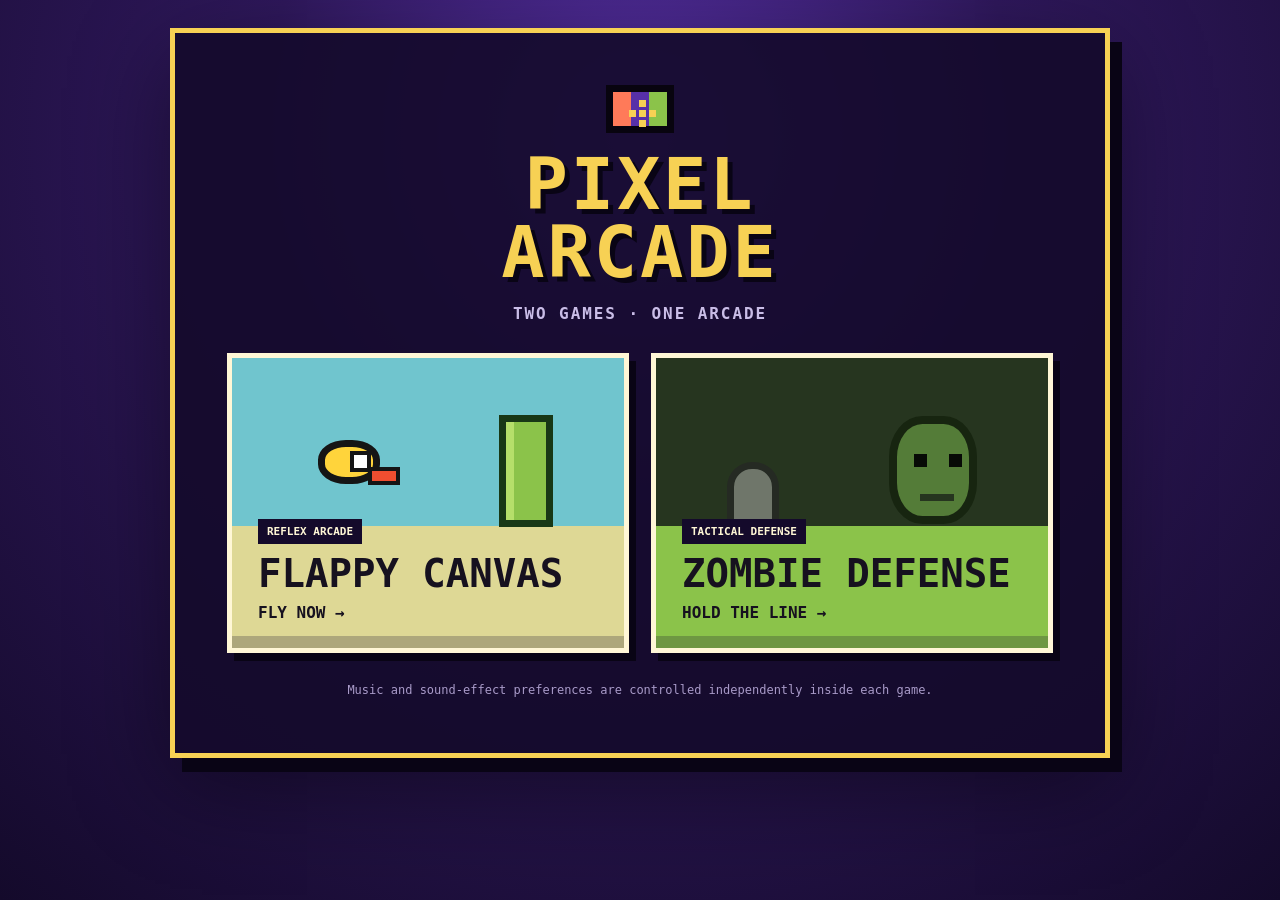
==== index.html @ a52787b5 "Create unified Pixel Arcade" ====
<!doctype html>
<html lang="en">
<head>
<meta charset="utf-8">
<meta name="viewport" content="width=device-width,initial-scale=1">
<meta name="theme-color" content="#2f185c">
<title>Pixel Arcade</title>
<style>
:root{color-scheme:dark;--purple:#2f185c;--gold:#f7d154;--ink:#140a2b;--cream:#fff7d6;--flappy:#ff7a59;--zombie:#8bc34a}*{box-sizing:border-box}html,body{min-height:100%;margin:0}body{display:grid;place-items:center;padding:28px;background:radial-gradient(circle at 50% 15%,#5730a8 0,#2f185c 38%,#140a2b 100%);color:var(--cream);font-family:ui-monospace,SFMono-Regular,Consolas,monospace}.arcade{width:min(940px,100%);padding:clamp(22px,5vw,52px);background:rgba(20,10,43,.91);border:5px solid var(--gold);box-shadow:12px 14px 0 #090415,0 28px 90px rgba(0,0,0,.45)}header{text-align:center}.logo{position:relative;width:68px;height:48px;margin:0 auto 18px;background:#5730a8;border:7px solid #08040f;box-shadow:inset 18px 0 var(--flappy),inset -18px 0 var(--zombie)}.logo:after{content:'';position:absolute;left:26px;top:18px;width:7px;height:7px;background:var(--gold);box-shadow:-10px 0 var(--gold),10px 0 var(--gold),0 -10px var(--gold),0 10px var(--gold)}h1{margin:0;color:var(--gold);font-size:clamp(34px,7vw,72px);line-height:.94;letter-spacing:.04em;text-shadow:5px 5px 0 #090415}header p{margin:18px auto 30px;color:#c9bde7;font-weight:700;letter-spacing:.12em}.games{display:grid;grid-template-columns:repeat(2,minmax(0,1fr));gap:22px}.game-card{position:relative;display:flex;min-height:300px;flex-direction:column;justify-content:flex-end;padding:26px;color:#16111f;border:5px solid var(--cream);text-decoration:none;overflow:hidden;box-shadow:inset 0 -12px rgba(20,10,43,.24),7px 8px 0 #090415;transition:transform .12s,filter .12s}.game-card:hover,.game-card:focus-visible{transform:translate(-3px,-3px);filter:brightness(1.08);outline:3px solid var(--gold);outline-offset:4px}.game-card.flappy{background:linear-gradient(#70c5ce 0 58%,#ded895 58%);}.game-card.zombie{background:linear-gradient(#26351f 0 58%,#8bc34a 58%)}.scene{position:absolute;inset:0}.bird{position:absolute;left:22%;top:28%;width:62px;height:44px;background:#ffd43b;border:7px solid #151515;border-radius:45%}.bird:before{content:'';position:absolute;right:2px;top:4px;width:13px;height:13px;background:white;border:4px solid #151515}.bird:after{content:'';position:absolute;right:-27px;top:20px;width:24px;height:10px;background:#f04e30;border:4px solid #151515}.pipe{position:absolute;right:18%;bottom:42%;width:54px;height:112px;background:#8bc34a;border:7px solid #183816;box-shadow:inset 8px 0 #b5df6a}.grave{position:absolute;left:18%;bottom:38%;width:52px;height:76px;border:7px solid #252a23;border-radius:25px 25px 4px 4px;background:#6f766a}.zombie-head{position:absolute;right:18%;top:20%;width:88px;height:108px;background:#547c38;border:8px solid #172510;border-radius:38%}.zombie-head:before{content:'';position:absolute;left:17px;top:30px;width:13px;height:13px;background:#070a06;box-shadow:35px 0 #070a06}.zombie-head:after{content:'';position:absolute;left:23px;top:70px;width:34px;height:7px;background:#26351f}.tag{position:relative;z-index:1;align-self:flex-start;padding:6px 9px;margin-bottom:10px;background:#140a2b;color:var(--cream);font-size:11px;font-weight:900}.game-card h2{position:relative;z-index:1;margin:0;font-size:clamp(24px,4vw,39px);line-height:1}.game-card p{position:relative;z-index:1;margin:10px 0 0;font-weight:900}.note{margin:28px 0 0;text-align:center;color:#a99bc9;font-size:12px;line-height:1.6}@media(max-width:700px){body{padding:14px}.arcade{padding:22px}.games{grid-template-columns:1fr}.game-card{min-height:230px}}
</style>
</head>
<body>
<main class="arcade">
<header><div class="logo" aria-hidden="true"></div><h1>PIXEL<br>ARCADE</h1><p>TWO GAMES · ONE ARCADE</p></header>
<section class="games" aria-label="Choose a game">
<a id="play-flappy" class="game-card flappy" href="/flappy/"><span class="scene" aria-hidden="true"><span class="bird"></span><span class="pipe"></span></span><span class="tag">REFLEX ARCADE</span><h2>FLAPPY CANVAS</h2><p>FLY NOW →</p></a>
<a id="play-zombie" class="game-card zombie" href="/zombie-defense/"><span class="scene" aria-hidden="true"><span class="grave"></span><span class="zombie-head"></span></span><span class="tag">TACTICAL DEFENSE</span><h2>ZOMBIE DEFENSE</h2><p>HOLD THE LINE →</p></a>
</section>
<p class="note">Music and sound-effect preferences are controlled independently inside each game.</p>
</main>
<script>window.__errors=[];addEventListener('error',e=>window.__errors.push(String(e.error||e.message)));addEventListener('unhandledrejection',e=>window.__errors.push(String(e.reason)));</script>
</body>
</html>
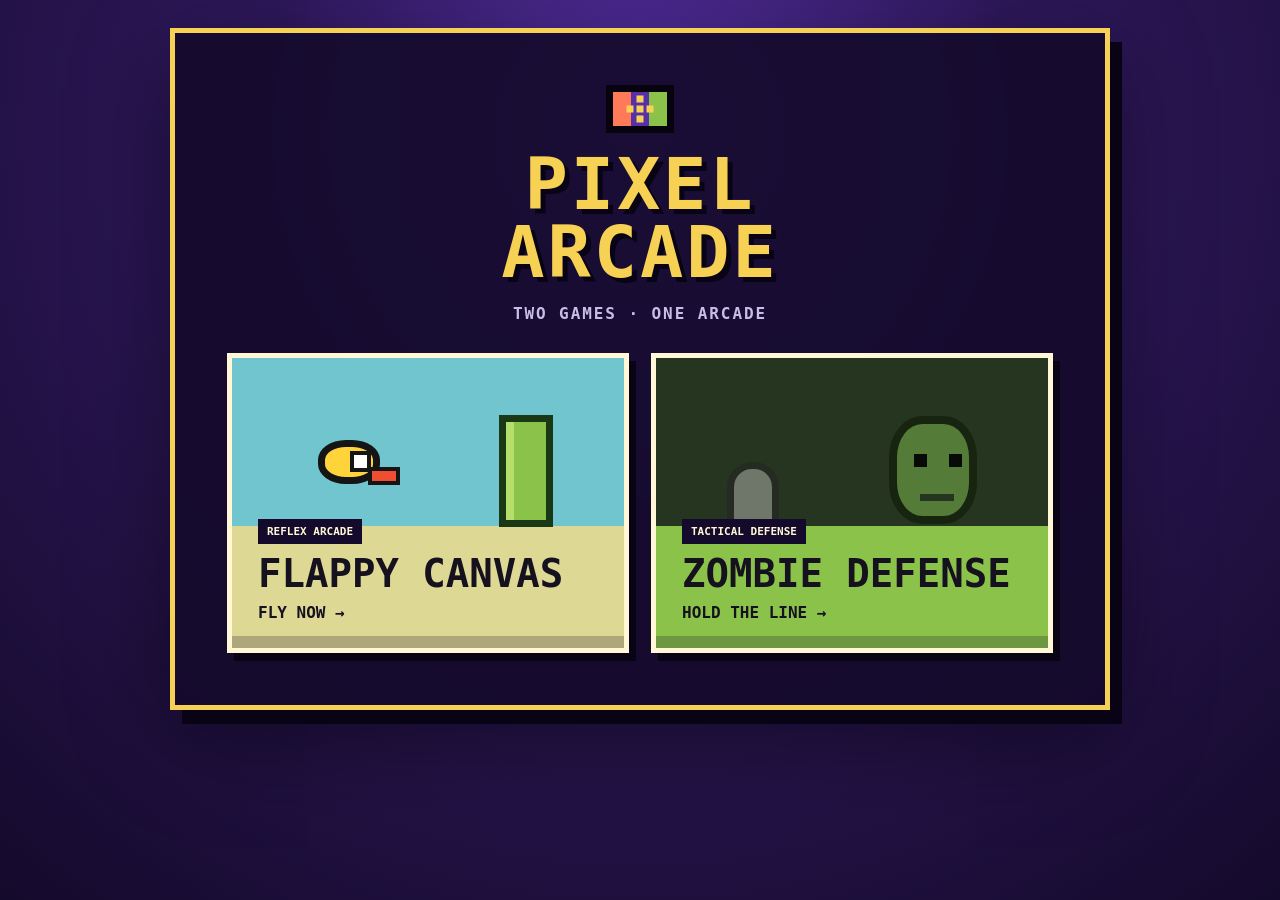
==== commit 94fee288: "[verified] fix: improve arcade gameplay feedback" ====
--- a/index.html
+++ b/index.html
@@ -6,7 +6,7 @@
 <meta name="theme-color" content="#2f185c">
 <title>Pixel Arcade</title>
 <style>
-:root{color-scheme:dark;--purple:#2f185c;--gold:#f7d154;--ink:#140a2b;--cream:#fff7d6;--flappy:#ff7a59;--zombie:#8bc34a}*{box-sizing:border-box}html,body{min-height:100%;margin:0}body{display:grid;place-items:center;padding:28px;background:radial-gradient(circle at 50% 15%,#5730a8 0,#2f185c 38%,#140a2b 100%);color:var(--cream);font-family:ui-monospace,SFMono-Regular,Consolas,monospace}.arcade{width:min(940px,100%);padding:clamp(22px,5vw,52px);background:rgba(20,10,43,.91);border:5px solid var(--gold);box-shadow:12px 14px 0 #090415,0 28px 90px rgba(0,0,0,.45)}header{text-align:center}.logo{position:relative;width:68px;height:48px;margin:0 auto 18px;background:#5730a8;border:7px solid #08040f;box-shadow:inset 18px 0 var(--flappy),inset -18px 0 var(--zombie)}.logo:after{content:'';position:absolute;left:26px;top:18px;width:7px;height:7px;background:var(--gold);box-shadow:-10px 0 var(--gold),10px 0 var(--gold),0 -10px var(--gold),0 10px var(--gold)}h1{margin:0;color:var(--gold);font-size:clamp(34px,7vw,72px);line-height:.94;letter-spacing:.04em;text-shadow:5px 5px 0 #090415}header p{margin:18px auto 30px;color:#c9bde7;font-weight:700;letter-spacing:.12em}.games{display:grid;grid-template-columns:repeat(2,minmax(0,1fr));gap:22px}.game-card{position:relative;display:flex;min-height:300px;flex-direction:column;justify-content:flex-end;padding:26px;color:#16111f;border:5px solid var(--cream);text-decoration:none;overflow:hidden;box-shadow:inset 0 -12px rgba(20,10,43,.24),7px 8px 0 #090415;transition:transform .12s,filter .12s}.game-card:hover,.game-card:focus-visible{transform:translate(-3px,-3px);filter:brightness(1.08);outline:3px solid var(--gold);outline-offset:4px}.game-card.flappy{background:linear-gradient(#70c5ce 0 58%,#ded895 58%);}.game-card.zombie{background:linear-gradient(#26351f 0 58%,#8bc34a 58%)}.scene{position:absolute;inset:0}.bird{position:absolute;left:22%;top:28%;width:62px;height:44px;background:#ffd43b;border:7px solid #151515;border-radius:45%}.bird:before{content:'';position:absolute;right:2px;top:4px;width:13px;height:13px;background:white;border:4px solid #151515}.bird:after{content:'';position:absolute;right:-27px;top:20px;width:24px;height:10px;background:#f04e30;border:4px solid #151515}.pipe{position:absolute;right:18%;bottom:42%;width:54px;height:112px;background:#8bc34a;border:7px solid #183816;box-shadow:inset 8px 0 #b5df6a}.grave{position:absolute;left:18%;bottom:38%;width:52px;height:76px;border:7px solid #252a23;border-radius:25px 25px 4px 4px;background:#6f766a}.zombie-head{position:absolute;right:18%;top:20%;width:88px;height:108px;background:#547c38;border:8px solid #172510;border-radius:38%}.zombie-head:before{content:'';position:absolute;left:17px;top:30px;width:13px;height:13px;background:#070a06;box-shadow:35px 0 #070a06}.zombie-head:after{content:'';position:absolute;left:23px;top:70px;width:34px;height:7px;background:#26351f}.tag{position:relative;z-index:1;align-self:flex-start;padding:6px 9px;margin-bottom:10px;background:#140a2b;color:var(--cream);font-size:11px;font-weight:900}.game-card h2{position:relative;z-index:1;margin:0;font-size:clamp(24px,4vw,39px);line-height:1}.game-card p{position:relative;z-index:1;margin:10px 0 0;font-weight:900}.note{margin:28px 0 0;text-align:center;color:#a99bc9;font-size:12px;line-height:1.6}@media(max-width:700px){body{padding:14px}.arcade{padding:22px}.games{grid-template-columns:1fr}.game-card{min-height:230px}}
+:root{color-scheme:dark;--purple:#2f185c;--gold:#f7d154;--ink:#140a2b;--cream:#fff7d6;--flappy:#ff7a59;--zombie:#8bc34a}*{box-sizing:border-box}html,body{min-height:100%;margin:0}body{display:grid;place-items:center;padding:28px;background:radial-gradient(circle at 50% 15%,#5730a8 0,#2f185c 38%,#140a2b 100%);color:var(--cream);font-family:ui-monospace,SFMono-Regular,Consolas,monospace}.arcade{width:min(940px,100%);padding:clamp(22px,5vw,52px);background:rgba(20,10,43,.91);border:5px solid var(--gold);box-shadow:12px 14px 0 #090415,0 28px 90px rgba(0,0,0,.45)}header{text-align:center}.logo{position:relative;width:68px;height:48px;margin:0 auto 18px;background:#5730a8;border:7px solid #08040f;box-shadow:inset 18px 0 var(--flappy),inset -18px 0 var(--zombie)}.logo:after{content:'';position:absolute;left:50%;top:50%;width:7px;height:7px;transform:translate(-50%,-50%);background:var(--gold);box-shadow:-10px 0 var(--gold),10px 0 var(--gold),0 -10px var(--gold),0 10px var(--gold)}h1{margin:0;color:var(--gold);font-size:clamp(34px,7vw,72px);line-height:.94;letter-spacing:.04em;text-shadow:5px 5px 0 #090415}header p{margin:18px auto 30px;color:#c9bde7;font-weight:700;letter-spacing:.12em}.games{display:grid;grid-template-columns:repeat(2,minmax(0,1fr));gap:22px}.game-card{position:relative;display:flex;min-height:300px;flex-direction:column;justify-content:flex-end;padding:26px;color:#16111f;border:5px solid var(--cream);text-decoration:none;overflow:hidden;box-shadow:inset 0 -12px rgba(20,10,43,.24),7px 8px 0 #090415;transition:transform .12s,filter .12s}.game-card:hover,.game-card:focus-visible{transform:translate(-3px,-3px);filter:brightness(1.08);outline:3px solid var(--gold);outline-offset:4px}.game-card.flappy{background:linear-gradient(#70c5ce 0 58%,#ded895 58%);}.game-card.zombie{background:linear-gradient(#26351f 0 58%,#8bc34a 58%)}.scene{position:absolute;inset:0}.bird{position:absolute;left:22%;top:28%;width:62px;height:44px;background:#ffd43b;border:7px solid #151515;border-radius:45%}.bird:before{content:'';position:absolute;right:2px;top:4px;width:13px;height:13px;background:white;border:4px solid #151515}.bird:after{content:'';position:absolute;right:-27px;top:20px;width:24px;height:10px;background:#f04e30;border:4px solid #151515}.pipe{position:absolute;right:18%;bottom:42%;width:54px;height:112px;background:#8bc34a;border:7px solid #183816;box-shadow:inset 8px 0 #b5df6a}.grave{position:absolute;left:18%;bottom:38%;width:52px;height:76px;border:7px solid #252a23;border-radius:25px 25px 4px 4px;background:#6f766a}.zombie-head{position:absolute;right:18%;top:20%;width:88px;height:108px;background:#547c38;border:8px solid #172510;border-radius:38%}.zombie-head:before{content:'';position:absolute;left:17px;top:30px;width:13px;height:13px;background:#070a06;box-shadow:35px 0 #070a06}.zombie-head:after{content:'';position:absolute;left:23px;top:70px;width:34px;height:7px;background:#26351f}.tag{position:relative;z-index:1;align-self:flex-start;padding:6px 9px;margin-bottom:10px;background:#140a2b;color:var(--cream);font-size:11px;font-weight:900}.game-card h2{position:relative;z-index:1;margin:0;font-size:clamp(24px,4vw,39px);line-height:1}.game-card p{position:relative;z-index:1;margin:10px 0 0;font-weight:900}.note{margin:28px 0 0;text-align:center;color:#a99bc9;font-size:12px;line-height:1.6}@media(max-width:700px){body{padding:14px}.arcade{padding:22px}.games{grid-template-columns:1fr}.game-card{min-height:230px}}
 </style>
 </head>
 <body>
@@ -16,7 +16,7 @@
 <a id="play-flappy" class="game-card flappy" href="/flappy/"><span class="scene" aria-hidden="true"><span class="bird"></span><span class="pipe"></span></span><span class="tag">REFLEX ARCADE</span><h2>FLAPPY CANVAS</h2><p>FLY NOW →</p></a>
 <a id="play-zombie" class="game-card zombie" href="/zombie-defense/"><span class="scene" aria-hidden="true"><span class="grave"></span><span class="zombie-head"></span></span><span class="tag">TACTICAL DEFENSE</span><h2>ZOMBIE DEFENSE</h2><p>HOLD THE LINE →</p></a>
 </section>
-<p class="note">Music and sound-effect preferences are controlled independently inside each game.</p>
+
 </main>
 <script>window.__errors=[];addEventListener('error',e=>window.__errors.push(String(e.error||e.message)));addEventListener('unhandledrejection',e=>window.__errors.push(String(e.reason)));</script>
 </body>
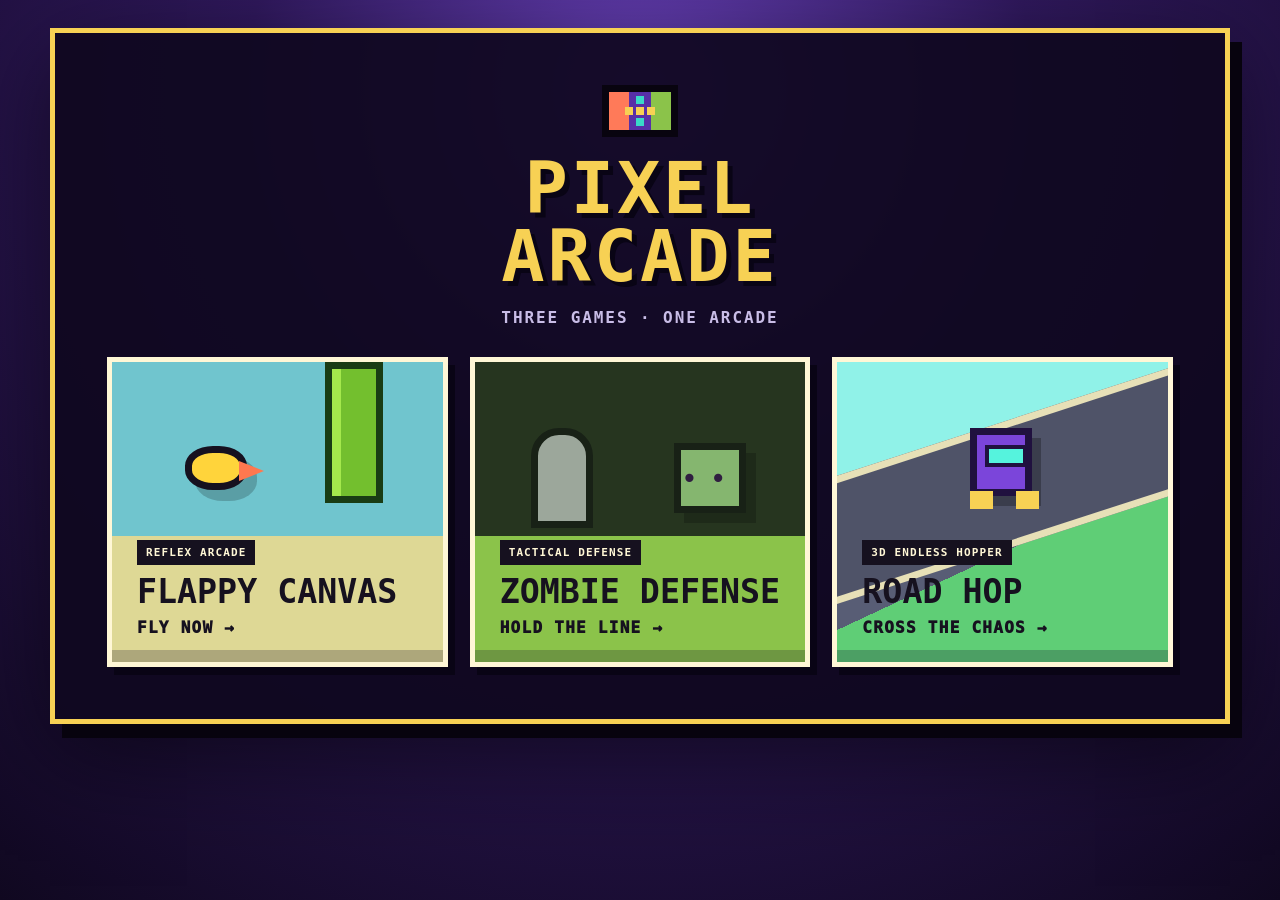
==== commit 1835b302: "[verified] feat: add Road Hop to Pixel Arcade" ====
--- a/index.html
+++ b/index.html
@@ -3,20 +3,20 @@
 <head>
 <meta charset="utf-8">
 <meta name="viewport" content="width=device-width,initial-scale=1">
-<meta name="theme-color" content="#2f185c">
+<meta name="theme-color" content="#20113f">
 <title>Pixel Arcade</title>
 <style>
-:root{color-scheme:dark;--purple:#2f185c;--gold:#f7d154;--ink:#140a2b;--cream:#fff7d6;--flappy:#ff7a59;--zombie:#8bc34a}*{box-sizing:border-box}html,body{min-height:100%;margin:0}body{display:grid;place-items:center;padding:28px;background:radial-gradient(circle at 50% 15%,#5730a8 0,#2f185c 38%,#140a2b 100%);color:var(--cream);font-family:ui-monospace,SFMono-Regular,Consolas,monospace}.arcade{width:min(940px,100%);padding:clamp(22px,5vw,52px);background:rgba(20,10,43,.91);border:5px solid var(--gold);box-shadow:12px 14px 0 #090415,0 28px 90px rgba(0,0,0,.45)}header{text-align:center}.logo{position:relative;width:68px;height:48px;margin:0 auto 18px;background:#5730a8;border:7px solid #08040f;box-shadow:inset 18px 0 var(--flappy),inset -18px 0 var(--zombie)}.logo:after{content:'';position:absolute;left:50%;top:50%;width:7px;height:7px;transform:translate(-50%,-50%);background:var(--gold);box-shadow:-10px 0 var(--gold),10px 0 var(--gold),0 -10px var(--gold),0 10px var(--gold)}h1{margin:0;color:var(--gold);font-size:clamp(34px,7vw,72px);line-height:.94;letter-spacing:.04em;text-shadow:5px 5px 0 #090415}header p{margin:18px auto 30px;color:#c9bde7;font-weight:700;letter-spacing:.12em}.games{display:grid;grid-template-columns:repeat(2,minmax(0,1fr));gap:22px}.game-card{position:relative;display:flex;min-height:300px;flex-direction:column;justify-content:flex-end;padding:26px;color:#16111f;border:5px solid var(--cream);text-decoration:none;overflow:hidden;box-shadow:inset 0 -12px rgba(20,10,43,.24),7px 8px 0 #090415;transition:transform .12s,filter .12s}.game-card:hover,.game-card:focus-visible{transform:translate(-3px,-3px);filter:brightness(1.08);outline:3px solid var(--gold);outline-offset:4px}.game-card.flappy{background:linear-gradient(#70c5ce 0 58%,#ded895 58%);}.game-card.zombie{background:linear-gradient(#26351f 0 58%,#8bc34a 58%)}.scene{position:absolute;inset:0}.bird{position:absolute;left:22%;top:28%;width:62px;height:44px;background:#ffd43b;border:7px solid #151515;border-radius:45%}.bird:before{content:'';position:absolute;right:2px;top:4px;width:13px;height:13px;background:white;border:4px solid #151515}.bird:after{content:'';position:absolute;right:-27px;top:20px;width:24px;height:10px;background:#f04e30;border:4px solid #151515}.pipe{position:absolute;right:18%;bottom:42%;width:54px;height:112px;background:#8bc34a;border:7px solid #183816;box-shadow:inset 8px 0 #b5df6a}.grave{position:absolute;left:18%;bottom:38%;width:52px;height:76px;border:7px solid #252a23;border-radius:25px 25px 4px 4px;background:#6f766a}.zombie-head{position:absolute;right:18%;top:20%;width:88px;height:108px;background:#547c38;border:8px solid #172510;border-radius:38%}.zombie-head:before{content:'';position:absolute;left:17px;top:30px;width:13px;height:13px;background:#070a06;box-shadow:35px 0 #070a06}.zombie-head:after{content:'';position:absolute;left:23px;top:70px;width:34px;height:7px;background:#26351f}.tag{position:relative;z-index:1;align-self:flex-start;padding:6px 9px;margin-bottom:10px;background:#140a2b;color:var(--cream);font-size:11px;font-weight:900}.game-card h2{position:relative;z-index:1;margin:0;font-size:clamp(24px,4vw,39px);line-height:1}.game-card p{position:relative;z-index:1;margin:10px 0 0;font-weight:900}.note{margin:28px 0 0;text-align:center;color:#a99bc9;font-size:12px;line-height:1.6}@media(max-width:700px){body{padding:14px}.arcade{padding:22px}.games{grid-template-columns:1fr}.game-card{min-height:230px}}
+:root{color-scheme:dark;--purple:#2f185c;--gold:#f7d154;--ink:#100820;--cream:#fff7d6;--flappy:#ff7a59;--zombie:#8bc34a;--hop:#39d9c8}*{box-sizing:border-box}html,body{min-height:100%;margin:0}body{display:grid;place-items:center;padding:28px;background:radial-gradient(circle at 50% 10%,#6740b8 0,#2f185c 38%,#100820 100%);color:var(--cream);font-family:ui-monospace,SFMono-Regular,Consolas,monospace}.arcade{width:min(1180px,100%);padding:clamp(22px,5vw,52px);background:rgba(16,8,32,.93);border:5px solid var(--gold);box-shadow:12px 14px 0 #07030e,0 28px 90px #0008}header{text-align:center}.logo{position:relative;width:76px;height:52px;margin:0 auto 18px;background:#5730a8;border:7px solid #08040f;box-shadow:inset 20px 0 var(--flappy),inset -20px 0 var(--zombie)}.logo:after{content:'';position:absolute;left:50%;top:50%;width:8px;height:8px;transform:translate(-50%,-50%);background:var(--gold);box-shadow:-11px 0 var(--gold),11px 0 var(--gold),0 -11px var(--hop),0 11px var(--hop)}h1{margin:0;color:var(--gold);font-size:clamp(34px,7vw,72px);line-height:.94;letter-spacing:.04em;text-shadow:5px 5px 0 #090415}header p{margin:18px auto 30px;color:#c9bde7;font-weight:700;letter-spacing:.12em}.games{display:grid;grid-template-columns:repeat(3,minmax(0,1fr));gap:22px}.game-card{position:relative;display:flex;min-height:310px;flex-direction:column;justify-content:flex-end;padding:25px;color:#16111f;border:5px solid var(--cream);text-decoration:none;overflow:hidden;box-shadow:inset 0 -12px #140a2b3d,7px 8px 0 #090415;transition:transform .12s,filter .12s}.game-card:hover,.game-card:focus-visible{transform:translate(-3px,-3px);filter:brightness(1.08);outline:3px solid var(--gold);outline-offset:4px}.game-card.flappy{background:linear-gradient(#70c5ce 0 58%,#ded895 58%)}.game-card.zombie{background:linear-gradient(#26351f 0 58%,#8bc34a 58%)}.game-card.hop{background:linear-gradient(155deg,#90f2e8 0 42%,#585d75 42% 59%,#5fce76 59%)}.scene{position:absolute;inset:0}.bird{position:absolute;left:22%;top:28%;width:62px;height:44px;background:#ffd43b;border:7px solid #16111f;border-radius:45%;box-shadow:10px 11px 0 #0003}.bird:after{content:'';position:absolute;right:-24px;top:8px;border-left:25px solid #ff784f;border-top:10px solid transparent;border-bottom:10px solid transparent}.pipe{position:absolute;right:18%;top:0;width:58px;height:47%;background:#73bf2e;border:7px solid #193c14;box-shadow:inset 9px 0 #a4e84c}.grave{position:absolute;left:17%;top:22%;width:62px;height:100px;border-radius:28px 28px 0 0;background:#9ca79b;border:7px solid #182116}.zombie-head{position:absolute;right:18%;top:27%;width:72px;height:70px;background:#85b66f;border:7px solid #182116;box-shadow:10px 10px 0 #0003}.zombie-head:after{content:'••';position:absolute;inset:12px 0 auto;text-align:center;font-size:28px;color:#301e40;letter-spacing:12px}.road{position:absolute;left:-15%;top:21%;width:130%;height:122px;background:#4f5368;transform:rotate(-18deg);border-block:7px solid #e7e0b7}.runner{position:absolute;left:40%;top:22%;width:62px;height:68px;background:#7b45da;border:7px solid #20113f;box-shadow:9px 10px 0 #0004}.runner:before{content:'';position:absolute;left:8px;top:10px;width:34px;height:14px;background:#55f3dd;border:4px solid #20113f}.runner:after{content:'';position:absolute;left:-7px;bottom:-20px;width:23px;height:18px;background:#f7d154;box-shadow:46px 0 #f7d154}.tag{position:relative;align-self:flex-start;padding:6px 9px;background:#16111f;color:#fff7d6;font-size:11px;font-weight:900;letter-spacing:.1em}.game-card h2{position:relative;margin:12px 0 4px;font-size:clamp(22px,2.6vw,34px);line-height:.9}.game-card p{position:relative;margin:7px 0 0;font-weight:1000;letter-spacing:.08em}@media(max-width:900px){.games{grid-template-columns:1fr}.game-card{min-height:230px}}@media(max-width:520px){body{padding:12px}.arcade{padding:20px 16px;border-width:4px;box-shadow:7px 8px 0 #07030e}.game-card{min-height:210px}}
 </style>
 </head>
 <body>
 <main class="arcade">
-<header><div class="logo" aria-hidden="true"></div><h1>PIXEL<br>ARCADE</h1><p>TWO GAMES · ONE ARCADE</p></header>
+<header><div class="logo" aria-hidden="true"></div><h1>PIXEL<br>ARCADE</h1><p>THREE GAMES · ONE ARCADE</p></header>
 <section class="games" aria-label="Choose a game">
 <a id="play-flappy" class="game-card flappy" href="/flappy/"><span class="scene" aria-hidden="true"><span class="bird"></span><span class="pipe"></span></span><span class="tag">REFLEX ARCADE</span><h2>FLAPPY CANVAS</h2><p>FLY NOW →</p></a>
 <a id="play-zombie" class="game-card zombie" href="/zombie-defense/"><span class="scene" aria-hidden="true"><span class="grave"></span><span class="zombie-head"></span></span><span class="tag">TACTICAL DEFENSE</span><h2>ZOMBIE DEFENSE</h2><p>HOLD THE LINE →</p></a>
+<a id="play-road-hop" class="game-card hop" href="/road-hop/"><span class="scene" aria-hidden="true"><span class="road"></span><span class="runner"></span></span><span class="tag">3D ENDLESS HOPPER</span><h2>ROAD HOP</h2><p>CROSS THE CHAOS →</p></a>
 </section>
-
 </main>
 <script>window.__errors=[];addEventListener('error',e=>window.__errors.push(String(e.error||e.message)));addEventListener('unhandledrejection',e=>window.__errors.push(String(e.reason)));</script>
 </body>
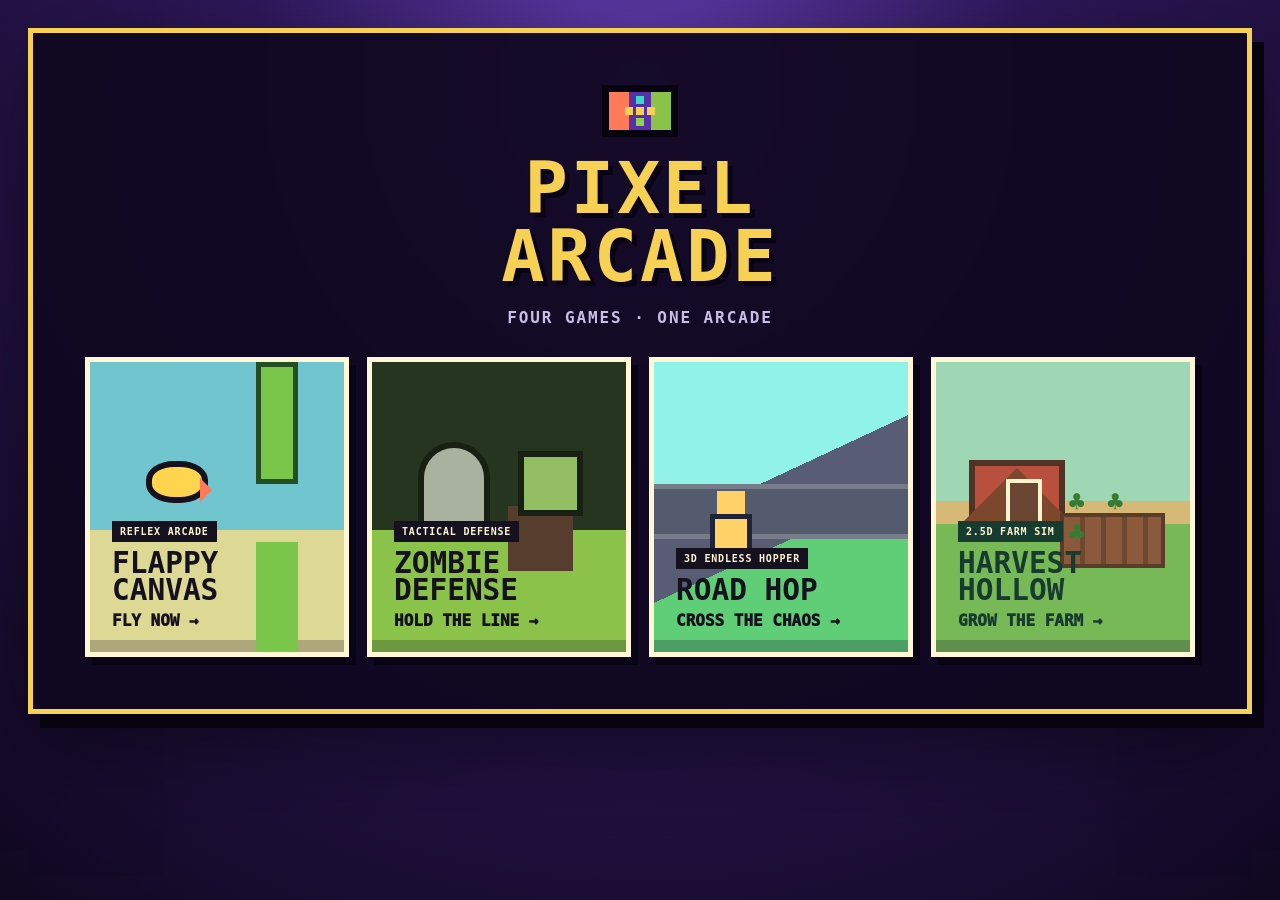
==== commit 1263f954: "[verified] feat: add Harvest Hollow farming simulator" ====
--- a/index.html
+++ b/index.html
@@ -1,23 +1,13 @@
 <!doctype html>
 <html lang="en">
-<head>
-<meta charset="utf-8">
-<meta name="viewport" content="width=device-width,initial-scale=1">
-<meta name="theme-color" content="#20113f">
-<title>Pixel Arcade</title>
+<head><meta charset="utf-8"><meta name="viewport" content="width=device-width,initial-scale=1"><meta name="theme-color" content="#20113f"><title>Pixel Arcade</title>
 <style>
-:root{color-scheme:dark;--purple:#2f185c;--gold:#f7d154;--ink:#100820;--cream:#fff7d6;--flappy:#ff7a59;--zombie:#8bc34a;--hop:#39d9c8}*{box-sizing:border-box}html,body{min-height:100%;margin:0}body{display:grid;place-items:center;padding:28px;background:radial-gradient(circle at 50% 10%,#6740b8 0,#2f185c 38%,#100820 100%);color:var(--cream);font-family:ui-monospace,SFMono-Regular,Consolas,monospace}.arcade{width:min(1180px,100%);padding:clamp(22px,5vw,52px);background:rgba(16,8,32,.93);border:5px solid var(--gold);box-shadow:12px 14px 0 #07030e,0 28px 90px #0008}header{text-align:center}.logo{position:relative;width:76px;height:52px;margin:0 auto 18px;background:#5730a8;border:7px solid #08040f;box-shadow:inset 20px 0 var(--flappy),inset -20px 0 var(--zombie)}.logo:after{content:'';position:absolute;left:50%;top:50%;width:8px;height:8px;transform:translate(-50%,-50%);background:var(--gold);box-shadow:-11px 0 var(--gold),11px 0 var(--gold),0 -11px var(--hop),0 11px var(--hop)}h1{margin:0;color:var(--gold);font-size:clamp(34px,7vw,72px);line-height:.94;letter-spacing:.04em;text-shadow:5px 5px 0 #090415}header p{margin:18px auto 30px;color:#c9bde7;font-weight:700;letter-spacing:.12em}.games{display:grid;grid-template-columns:repeat(3,minmax(0,1fr));gap:22px}.game-card{position:relative;display:flex;min-height:310px;flex-direction:column;justify-content:flex-end;padding:25px;color:#16111f;border:5px solid var(--cream);text-decoration:none;overflow:hidden;box-shadow:inset 0 -12px #140a2b3d,7px 8px 0 #090415;transition:transform .12s,filter .12s}.game-card:hover,.game-card:focus-visible{transform:translate(-3px,-3px);filter:brightness(1.08);outline:3px solid var(--gold);outline-offset:4px}.game-card.flappy{background:linear-gradient(#70c5ce 0 58%,#ded895 58%)}.game-card.zombie{background:linear-gradient(#26351f 0 58%,#8bc34a 58%)}.game-card.hop{background:linear-gradient(155deg,#90f2e8 0 42%,#585d75 42% 59%,#5fce76 59%)}.scene{position:absolute;inset:0}.bird{position:absolute;left:22%;top:28%;width:62px;height:44px;background:#ffd43b;border:7px solid #16111f;border-radius:45%;box-shadow:10px 11px 0 #0003}.bird:after{content:'';position:absolute;right:-24px;top:8px;border-left:25px solid #ff784f;border-top:10px solid transparent;border-bottom:10px solid transparent}.pipe{position:absolute;right:18%;top:0;width:58px;height:47%;background:#73bf2e;border:7px solid #193c14;box-shadow:inset 9px 0 #a4e84c}.grave{position:absolute;left:17%;top:22%;width:62px;height:100px;border-radius:28px 28px 0 0;background:#9ca79b;border:7px solid #182116}.zombie-head{position:absolute;right:18%;top:27%;width:72px;height:70px;background:#85b66f;border:7px solid #182116;box-shadow:10px 10px 0 #0003}.zombie-head:after{content:'••';position:absolute;inset:12px 0 auto;text-align:center;font-size:28px;color:#301e40;letter-spacing:12px}.road{position:absolute;left:-15%;top:21%;width:130%;height:122px;background:#4f5368;transform:rotate(-18deg);border-block:7px solid #e7e0b7}.runner{position:absolute;left:40%;top:22%;width:62px;height:68px;background:#7b45da;border:7px solid #20113f;box-shadow:9px 10px 0 #0004}.runner:before{content:'';position:absolute;left:8px;top:10px;width:34px;height:14px;background:#55f3dd;border:4px solid #20113f}.runner:after{content:'';position:absolute;left:-7px;bottom:-20px;width:23px;height:18px;background:#f7d154;box-shadow:46px 0 #f7d154}.tag{position:relative;align-self:flex-start;padding:6px 9px;background:#16111f;color:#fff7d6;font-size:11px;font-weight:900;letter-spacing:.1em}.game-card h2{position:relative;margin:12px 0 4px;font-size:clamp(22px,2.6vw,34px);line-height:.9}.game-card p{position:relative;margin:7px 0 0;font-weight:1000;letter-spacing:.08em}@media(max-width:900px){.games{grid-template-columns:1fr}.game-card{min-height:230px}}@media(max-width:520px){body{padding:12px}.arcade{padding:20px 16px;border-width:4px;box-shadow:7px 8px 0 #07030e}.game-card{min-height:210px}}
-</style>
-</head>
-<body>
-<main class="arcade">
-<header><div class="logo" aria-hidden="true"></div><h1>PIXEL<br>ARCADE</h1><p>THREE GAMES · ONE ARCADE</p></header>
-<section class="games" aria-label="Choose a game">
+:root{color-scheme:dark;--gold:#f7d154;--cream:#fff7d6;--ink:#100820}*{box-sizing:border-box}html,body{min-height:100%;margin:0}body{display:grid;place-items:center;padding:28px;background:radial-gradient(circle at 50% 10%,#6740b8 0,#2f185c 38%,#100820 100%);color:var(--cream);font-family:ui-monospace,SFMono-Regular,Consolas,monospace}.arcade{width:min(1240px,100%);padding:clamp(22px,5vw,52px);background:#100820ed;border:5px solid var(--gold);box-shadow:12px 14px #07030e,0 28px 90px #0008}header{text-align:center}.logo{position:relative;width:76px;height:52px;margin:0 auto 18px;background:#5730a8;border:7px solid #08040f;box-shadow:inset 20px 0 #ff7a59,inset -20px 0 #8bc34a}.logo:after{content:'';position:absolute;left:50%;top:50%;width:8px;height:8px;transform:translate(-50%,-50%);background:var(--gold);box-shadow:-11px 0 var(--gold),11px 0 var(--gold),0 -11px #39d9c8,0 11px #8bd450}h1{margin:0;color:var(--gold);font-size:clamp(34px,7vw,72px);line-height:.94;letter-spacing:.04em;text-shadow:5px 5px #090415}header p{margin:18px auto 30px;color:#c9bde7;font-weight:700;letter-spacing:.12em}.games{display:grid;grid-template-columns:repeat(4,minmax(0,1fr));gap:18px}.game-card{position:relative;display:flex;min-height:300px;flex-direction:column;justify-content:flex-end;padding:22px;color:#16111f;border:5px solid var(--cream);text-decoration:none;overflow:hidden;box-shadow:inset 0 -12px #140a2b3d,7px 8px #090415;transition:transform .12s,filter .12s}.game-card:hover,.game-card:focus-visible{transform:translate(-3px,-3px);filter:brightness(1.08);outline:3px solid var(--gold);outline-offset:4px}.game-card.flappy{background:linear-gradient(#70c5ce 0 58%,#ded895 58%)}.game-card.zombie{background:linear-gradient(#26351f 0 58%,#8bc34a 58%)}.game-card.hop{background:linear-gradient(155deg,#90f2e8 0 42%,#585d75 42% 59%,#5fce76 59%)}.game-card.farm{background:linear-gradient(#9fd7b5 0 48%,#d8b876 48% 56%,#78b957 56%)}.scene{position:absolute;inset:0}.bird{position:absolute;left:22%;top:34%;width:62px;height:42px;background:#ffd54f;border:6px solid #16111f;border-radius:45%}.bird:after{content:'';position:absolute;right:-22px;top:11px;border:12px solid transparent;border-left-color:#ff7a59}.pipe{position:absolute;right:18%;top:0;width:42px;height:42%;background:#79c64a;border:5px solid #234f23;box-shadow:0 180px 0 #79c64a}.grave{position:absolute;left:18%;bottom:43%;width:72px;height:86px;border:6px solid #172012;border-radius:38px 38px 0 0;background:#a9b29f}.zombie-head{position:absolute;right:17%;bottom:47%;width:65px;height:65px;background:#93bd62;border:6px solid #172012;box-shadow:-10px 55px #563d2d}.road{position:absolute;left:0;right:0;top:42%;height:19%;background:#555b6e;border-block:5px solid #fff3}.runner{position:absolute;left:22%;bottom:29%;width:42px;height:54px;background:#ffd166;border:5px solid #202338;box-shadow:0 -30px 0 -7px #ffd166}.barn{position:absolute;left:13%;bottom:40%;width:96px;height:76px;background:#b9503d;border:6px solid #4f3326}.barn:before{content:'';position:absolute;left:-12px;top:-52px;border:54px solid transparent;border-bottom-color:#7d472d}.barn:after{content:'';position:absolute;left:31px;bottom:0;width:28px;height:43px;background:#6b4632;border:4px solid #fff4cf}.crops{position:absolute;right:10%;bottom:29%;width:105px;height:55px;background:repeating-linear-gradient(90deg,#8b5a3c 0 16px,#6f472f 16px 21px);border:4px solid #5b3b2a}.crops:after{content:'♣ ♣ ♣';position:absolute;left:5px;top:-31px;color:#387b35;font-size:27px;letter-spacing:3px}.tag{position:relative;align-self:flex-start;padding:5px 8px;background:#16111f;color:var(--cream);font-size:10px;font-weight:900;letter-spacing:.08em}.game-card h2{position:relative;margin:8px 0 2px;font-size:clamp(20px,2.3vw,31px);line-height:.9}.game-card p{position:relative;margin:6px 0 0;font-weight:1000}.game-card.farm h2{color:#173c2f}.game-card.farm .tag{background:#173c2f}.game-card.farm p{color:#173c2f}
+@media(max-width:1050px){.games{grid-template-columns:repeat(2,minmax(0,1fr))}}@media(max-width:610px){body{padding:12px}.arcade{padding:18px}.games{grid-template-columns:1fr}.game-card{min-height:210px}.game-card h2{font-size:25px}header p{font-size:11px}.bird{top:22%}.grave{bottom:35%}.road{top:35%}.barn{bottom:32%}.crops{bottom:22%}}
+</style></head>
+<body><main class="arcade"><header><div class="logo" aria-hidden="true"></div><h1>PIXEL<br>ARCADE</h1><p>FOUR GAMES · ONE ARCADE</p></header><section class="games" aria-label="Choose a game">
 <a id="play-flappy" class="game-card flappy" href="/flappy/"><span class="scene" aria-hidden="true"><span class="bird"></span><span class="pipe"></span></span><span class="tag">REFLEX ARCADE</span><h2>FLAPPY CANVAS</h2><p>FLY NOW →</p></a>
 <a id="play-zombie" class="game-card zombie" href="/zombie-defense/"><span class="scene" aria-hidden="true"><span class="grave"></span><span class="zombie-head"></span></span><span class="tag">TACTICAL DEFENSE</span><h2>ZOMBIE DEFENSE</h2><p>HOLD THE LINE →</p></a>
 <a id="play-road-hop" class="game-card hop" href="/road-hop/"><span class="scene" aria-hidden="true"><span class="road"></span><span class="runner"></span></span><span class="tag">3D ENDLESS HOPPER</span><h2>ROAD HOP</h2><p>CROSS THE CHAOS →</p></a>
-</section>
-</main>
-<script>window.__errors=[];addEventListener('error',e=>window.__errors.push(String(e.error||e.message)));addEventListener('unhandledrejection',e=>window.__errors.push(String(e.reason)));</script>
-</body>
-</html>
+<a id="play-farmstead" class="game-card farm" href="/farmstead/"><span class="scene" aria-hidden="true"><span class="barn"></span><span class="crops"></span></span><span class="tag">2.5D FARM SIM</span><h2>HARVEST HOLLOW</h2><p>GROW THE FARM →</p></a>
+</section></main><script>window.__errors=[];addEventListener('error',e=>window.__errors.push(String(e.error||e.message)));addEventListener('unhandledrejection',e=>window.__errors.push(String(e.reason)));</script></body></html>
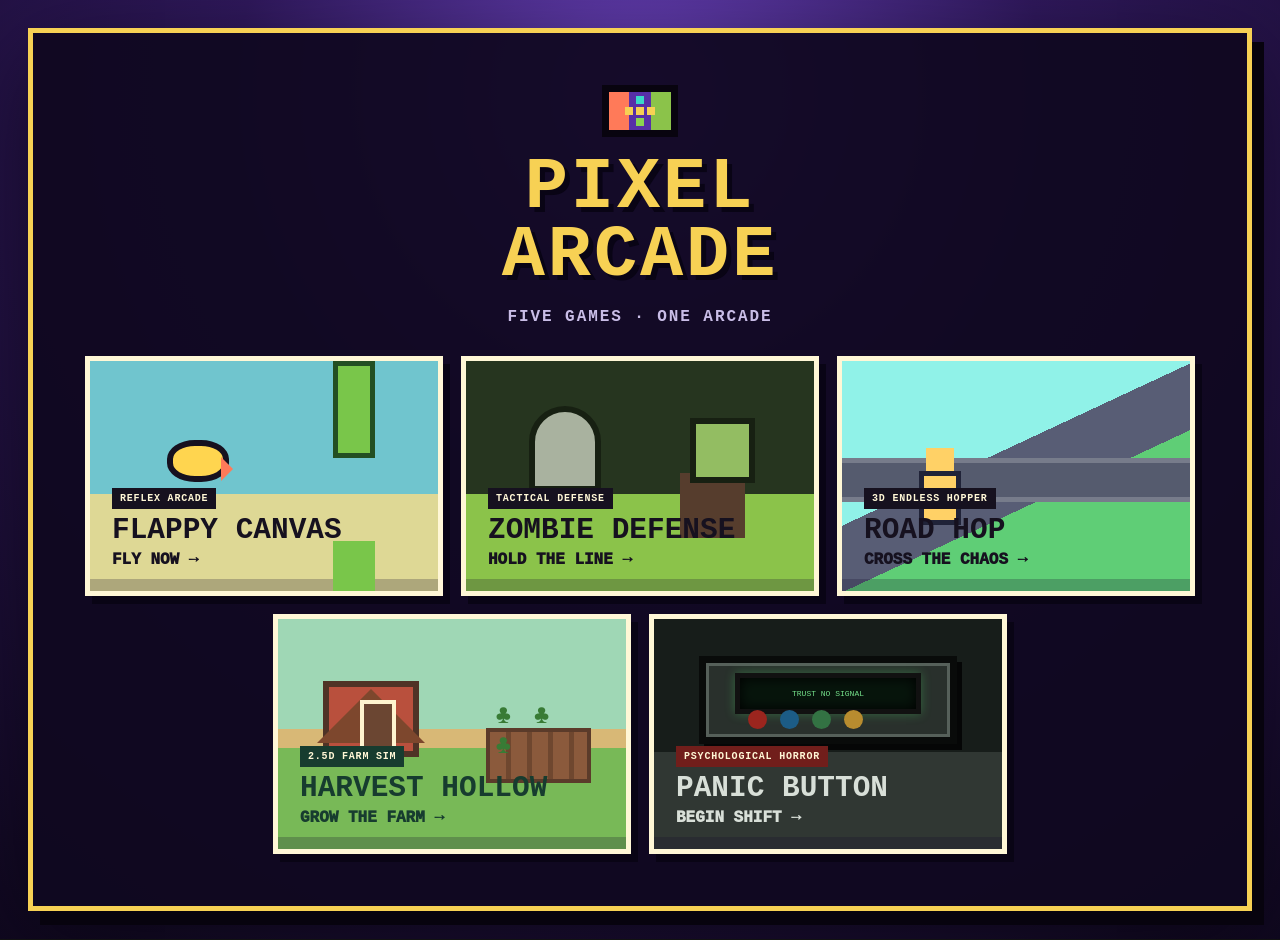
==== commit 402b8605: "feat: add Panic Button control-station game" ====
--- a/index.html
+++ b/index.html
@@ -2,12 +2,13 @@
 <html lang="en">
 <head><meta charset="utf-8"><meta name="viewport" content="width=device-width,initial-scale=1"><meta name="theme-color" content="#20113f"><title>Pixel Arcade</title>
 <style>
-:root{color-scheme:dark;--gold:#f7d154;--cream:#fff7d6;--ink:#100820}*{box-sizing:border-box}html,body{min-height:100%;margin:0}body{display:grid;place-items:center;padding:28px;background:radial-gradient(circle at 50% 10%,#6740b8 0,#2f185c 38%,#100820 100%);color:var(--cream);font-family:ui-monospace,SFMono-Regular,Consolas,monospace}.arcade{width:min(1240px,100%);padding:clamp(22px,5vw,52px);background:#100820ed;border:5px solid var(--gold);box-shadow:12px 14px #07030e,0 28px 90px #0008}header{text-align:center}.logo{position:relative;width:76px;height:52px;margin:0 auto 18px;background:#5730a8;border:7px solid #08040f;box-shadow:inset 20px 0 #ff7a59,inset -20px 0 #8bc34a}.logo:after{content:'';position:absolute;left:50%;top:50%;width:8px;height:8px;transform:translate(-50%,-50%);background:var(--gold);box-shadow:-11px 0 var(--gold),11px 0 var(--gold),0 -11px #39d9c8,0 11px #8bd450}h1{margin:0;color:var(--gold);font-size:clamp(34px,7vw,72px);line-height:.94;letter-spacing:.04em;text-shadow:5px 5px #090415}header p{margin:18px auto 30px;color:#c9bde7;font-weight:700;letter-spacing:.12em}.games{display:grid;grid-template-columns:repeat(4,minmax(0,1fr));gap:18px}.game-card{position:relative;display:flex;min-height:300px;flex-direction:column;justify-content:flex-end;padding:22px;color:#16111f;border:5px solid var(--cream);text-decoration:none;overflow:hidden;box-shadow:inset 0 -12px #140a2b3d,7px 8px #090415;transition:transform .12s,filter .12s}.game-card:hover,.game-card:focus-visible{transform:translate(-3px,-3px);filter:brightness(1.08);outline:3px solid var(--gold);outline-offset:4px}.game-card.flappy{background:linear-gradient(#70c5ce 0 58%,#ded895 58%)}.game-card.zombie{background:linear-gradient(#26351f 0 58%,#8bc34a 58%)}.game-card.hop{background:linear-gradient(155deg,#90f2e8 0 42%,#585d75 42% 59%,#5fce76 59%)}.game-card.farm{background:linear-gradient(#9fd7b5 0 48%,#d8b876 48% 56%,#78b957 56%)}.scene{position:absolute;inset:0}.bird{position:absolute;left:22%;top:34%;width:62px;height:42px;background:#ffd54f;border:6px solid #16111f;border-radius:45%}.bird:after{content:'';position:absolute;right:-22px;top:11px;border:12px solid transparent;border-left-color:#ff7a59}.pipe{position:absolute;right:18%;top:0;width:42px;height:42%;background:#79c64a;border:5px solid #234f23;box-shadow:0 180px 0 #79c64a}.grave{position:absolute;left:18%;bottom:43%;width:72px;height:86px;border:6px solid #172012;border-radius:38px 38px 0 0;background:#a9b29f}.zombie-head{position:absolute;right:17%;bottom:47%;width:65px;height:65px;background:#93bd62;border:6px solid #172012;box-shadow:-10px 55px #563d2d}.road{position:absolute;left:0;right:0;top:42%;height:19%;background:#555b6e;border-block:5px solid #fff3}.runner{position:absolute;left:22%;bottom:29%;width:42px;height:54px;background:#ffd166;border:5px solid #202338;box-shadow:0 -30px 0 -7px #ffd166}.barn{position:absolute;left:13%;bottom:40%;width:96px;height:76px;background:#b9503d;border:6px solid #4f3326}.barn:before{content:'';position:absolute;left:-12px;top:-52px;border:54px solid transparent;border-bottom-color:#7d472d}.barn:after{content:'';position:absolute;left:31px;bottom:0;width:28px;height:43px;background:#6b4632;border:4px solid #fff4cf}.crops{position:absolute;right:10%;bottom:29%;width:105px;height:55px;background:repeating-linear-gradient(90deg,#8b5a3c 0 16px,#6f472f 16px 21px);border:4px solid #5b3b2a}.crops:after{content:'♣ ♣ ♣';position:absolute;left:5px;top:-31px;color:#387b35;font-size:27px;letter-spacing:3px}.tag{position:relative;align-self:flex-start;padding:5px 8px;background:#16111f;color:var(--cream);font-size:10px;font-weight:900;letter-spacing:.08em}.game-card h2{position:relative;margin:8px 0 2px;font-size:clamp(20px,2.3vw,31px);line-height:.9}.game-card p{position:relative;margin:6px 0 0;font-weight:1000}.game-card.farm h2{color:#173c2f}.game-card.farm .tag{background:#173c2f}.game-card.farm p{color:#173c2f}
-@media(max-width:1050px){.games{grid-template-columns:repeat(2,minmax(0,1fr))}}@media(max-width:610px){body{padding:12px}.arcade{padding:18px}.games{grid-template-columns:1fr}.game-card{min-height:210px}.game-card h2{font-size:25px}header p{font-size:11px}.bird{top:22%}.grave{bottom:35%}.road{top:35%}.barn{bottom:32%}.crops{bottom:22%}}
+:root{color-scheme:dark;--gold:#f7d154;--cream:#fff7d6;--ink:#100820}*{box-sizing:border-box}html,body{min-height:100%;margin:0}body{display:grid;place-items:center;padding:28px;background:radial-gradient(circle at 50% 10%,#6740b8 0,#2f185c 38%,#100820 100%);color:var(--cream);font-family:ui-monospace,SFMono-Regular,Consolas,monospace}.arcade{width:min(1240px,100%);padding:clamp(22px,5vw,52px);background:#100820ed;border:5px solid var(--gold);box-shadow:12px 14px #07030e,0 28px 90px #0008}header{text-align:center}.logo{position:relative;width:76px;height:52px;margin:0 auto 18px;background:#5730a8;border:7px solid #08040f;box-shadow:inset 20px 0 #ff7a59,inset -20px 0 #8bc34a}.logo:after{content:'';position:absolute;left:50%;top:50%;width:8px;height:8px;transform:translate(-50%,-50%);background:var(--gold);box-shadow:-11px 0 var(--gold),11px 0 var(--gold),0 -11px #39d9c8,0 11px #8bd450}h1{margin:0;color:var(--gold);font-size:clamp(34px,7vw,72px);line-height:.94;letter-spacing:.04em;text-shadow:5px 5px #090415}header p{margin:18px auto 30px;color:#c9bde7;font-weight:700;letter-spacing:.12em}.games{display:grid;grid-template-columns:repeat(6,minmax(0,1fr));gap:18px}.game-card{grid-column:span 2;position:relative;display:flex;min-height:240px;flex-direction:column;justify-content:flex-end;padding:22px;color:#16111f;border:5px solid var(--cream);text-decoration:none;overflow:hidden;box-shadow:inset 0 -12px #140a2b3d,7px 8px #090415;transition:transform .12s,filter .12s}.game-card:nth-child(4){grid-column:2/span 2}.game-card:hover,.game-card:focus-visible{transform:translate(-3px,-3px);filter:brightness(1.08);outline:3px solid var(--gold);outline-offset:4px}.game-card.flappy{background:linear-gradient(#70c5ce 0 58%,#ded895 58%)}.game-card.zombie{background:linear-gradient(#26351f 0 58%,#8bc34a 58%)}.game-card.hop{background:linear-gradient(155deg,#90f2e8 0 42%,#585d75 42% 59%,#5fce76 59%)}.game-card.farm{background:linear-gradient(#9fd7b5 0 48%,#d8b876 48% 56%,#78b957 56%)}.game-card.panic-card{background:linear-gradient(#171d1a 0 58%,#303733 58%);color:#d8dfd8}.panic-console{position:absolute;left:13%;right:13%;top:16%;height:38%;border:7px solid #090b0a;background:#29302c;box-shadow:5px 6px #050606,inset 0 0 0 3px #56605a}.panic-console:before{content:'TRUST NO SIGNAL';position:absolute;left:12%;right:12%;top:14%;height:42%;display:grid;place-items:center;background:#07150c;border:5px solid #111;color:#74df8a;font-size:8px;box-shadow:inset 0 0 13px #000,0 0 10px #52ff7644}.panic-console:after{content:'';position:absolute;left:17%;bottom:10%;width:19px;height:19px;border-radius:50%;background:#9b251e;box-shadow:32px 0 #1c5c86,64px 0 #337243,96px 0 #b88c2f}.game-card.panic-card .tag{background:#711e1b}.game-card.panic-card h2,.game-card.panic-card p{color:#d8dfd8}.scene{position:absolute;inset:0}.bird{position:absolute;left:22%;top:34%;width:62px;height:42px;background:#ffd54f;border:6px solid #16111f;border-radius:45%}.bird:after{content:'';position:absolute;right:-22px;top:11px;border:12px solid transparent;border-left-color:#ff7a59}.pipe{position:absolute;right:18%;top:0;width:42px;height:42%;background:#79c64a;border:5px solid #234f23;box-shadow:0 180px 0 #79c64a}.grave{position:absolute;left:18%;bottom:43%;width:72px;height:86px;border:6px solid #172012;border-radius:38px 38px 0 0;background:#a9b29f}.zombie-head{position:absolute;right:17%;bottom:47%;width:65px;height:65px;background:#93bd62;border:6px solid #172012;box-shadow:-10px 55px #563d2d}.road{position:absolute;left:0;right:0;top:42%;height:19%;background:#555b6e;border-block:5px solid #fff3}.runner{position:absolute;left:22%;bottom:29%;width:42px;height:54px;background:#ffd166;border:5px solid #202338;box-shadow:0 -30px 0 -7px #ffd166}.barn{position:absolute;left:13%;bottom:40%;width:96px;height:76px;background:#b9503d;border:6px solid #4f3326}.barn:before{content:'';position:absolute;left:-12px;top:-52px;border:54px solid transparent;border-bottom-color:#7d472d}.barn:after{content:'';position:absolute;left:31px;bottom:0;width:28px;height:43px;background:#6b4632;border:4px solid #fff4cf}.crops{position:absolute;right:10%;bottom:29%;width:105px;height:55px;background:repeating-linear-gradient(90deg,#8b5a3c 0 16px,#6f472f 16px 21px);border:4px solid #5b3b2a}.crops:after{content:'♣ ♣ ♣';position:absolute;left:5px;top:-31px;color:#387b35;font-size:27px;letter-spacing:3px}.tag{position:relative;align-self:flex-start;padding:5px 8px;background:#16111f;color:var(--cream);font-size:10px;font-weight:900;letter-spacing:.08em}.game-card h2{position:relative;margin:8px 0 2px;font-size:clamp(20px,2.3vw,31px);line-height:.9}.game-card p{position:relative;margin:6px 0 0;font-weight:1000}.game-card.farm h2{color:#173c2f}.game-card.farm .tag{background:#173c2f}.game-card.farm p{color:#173c2f}
+@media(max-width:1050px){.games{grid-template-columns:repeat(2,minmax(0,1fr))}.game-card,.game-card:nth-child(4){grid-column:auto}}@media(max-width:610px){body{padding:12px}.arcade{padding:18px}.games{grid-template-columns:1fr}.game-card{min-height:210px}.game-card h2{font-size:25px}header p{font-size:11px}.bird{top:22%}.grave{bottom:35%}.road{top:35%}.barn{bottom:32%}.crops{bottom:22%}}
 </style></head>
-<body><main class="arcade"><header><div class="logo" aria-hidden="true"></div><h1>PIXEL<br>ARCADE</h1><p>FOUR GAMES · ONE ARCADE</p></header><section class="games" aria-label="Choose a game">
+<body><main class="arcade"><header><div class="logo" aria-hidden="true"></div><h1>PIXEL<br>ARCADE</h1><p>FIVE GAMES · ONE ARCADE</p></header><section class="games" aria-label="Choose a game">
 <a id="play-flappy" class="game-card flappy" href="/flappy/"><span class="scene" aria-hidden="true"><span class="bird"></span><span class="pipe"></span></span><span class="tag">REFLEX ARCADE</span><h2>FLAPPY CANVAS</h2><p>FLY NOW →</p></a>
 <a id="play-zombie" class="game-card zombie" href="/zombie-defense/"><span class="scene" aria-hidden="true"><span class="grave"></span><span class="zombie-head"></span></span><span class="tag">TACTICAL DEFENSE</span><h2>ZOMBIE DEFENSE</h2><p>HOLD THE LINE →</p></a>
 <a id="play-road-hop" class="game-card hop" href="/road-hop/"><span class="scene" aria-hidden="true"><span class="road"></span><span class="runner"></span></span><span class="tag">3D ENDLESS HOPPER</span><h2>ROAD HOP</h2><p>CROSS THE CHAOS →</p></a>
 <a id="play-farmstead" class="game-card farm" href="/farmstead/"><span class="scene" aria-hidden="true"><span class="barn"></span><span class="crops"></span></span><span class="tag">2.5D FARM SIM</span><h2>HARVEST HOLLOW</h2><p>GROW THE FARM →</p></a>
+<a id="play-panic-button" class="game-card panic-card" href="/panic-button/"><span class="scene" aria-hidden="true"><span class="panic-console"></span></span><span class="tag">PSYCHOLOGICAL HORROR</span><h2>PANIC BUTTON</h2><p>BEGIN SHIFT →</p></a>
 </section></main><script>window.__errors=[];addEventListener('error',e=>window.__errors.push(String(e.error||e.message)));addEventListener('unhandledrejection',e=>window.__errors.push(String(e.reason)));</script></body></html>
